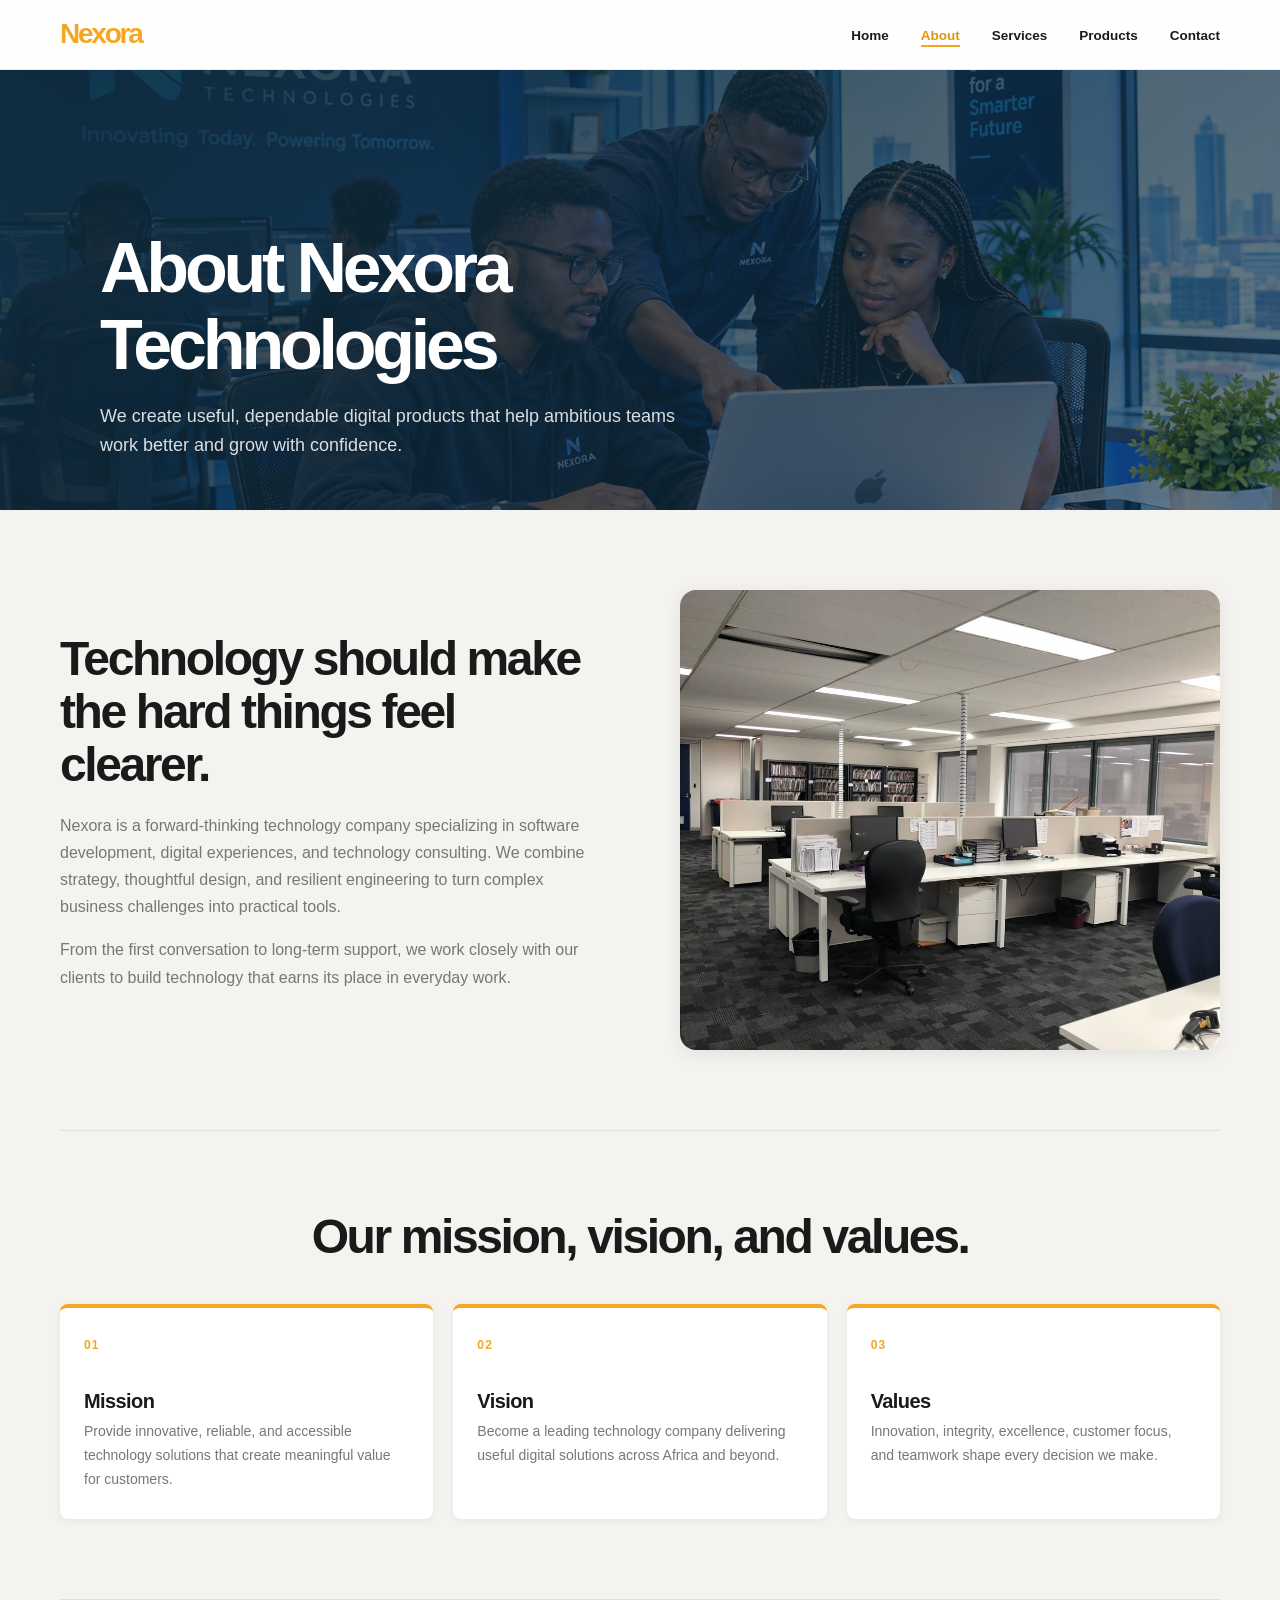
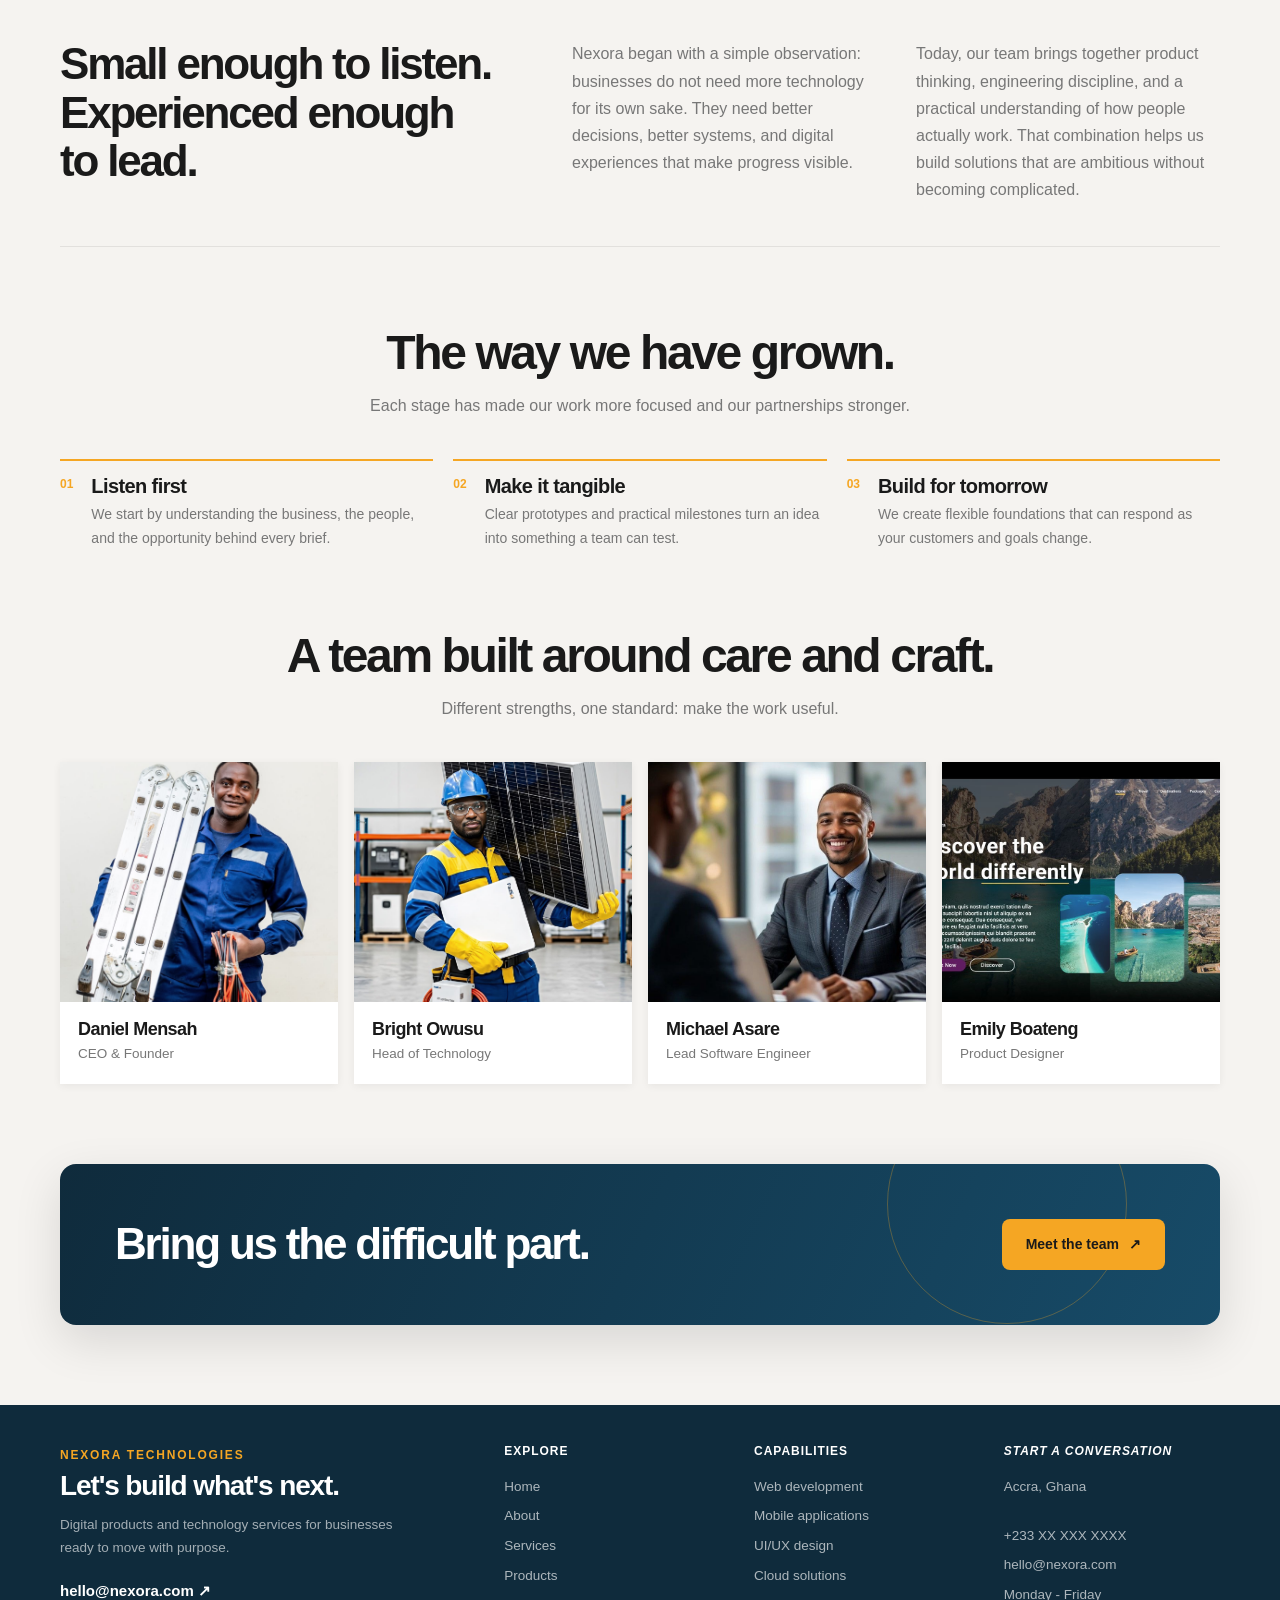
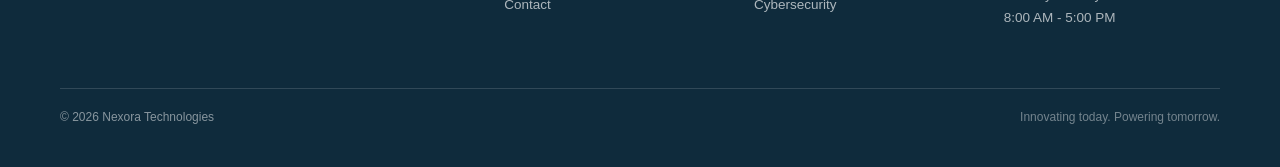
==== about.html @ 569a20a4 "last commit to deploy" ====
<!DOCTYPE html>
<html lang="en">
  <head>
    <meta charset="UTF-8" />
    <meta name="viewport" content="width=device-width, initial-scale=1.0" />
    <meta name="description" content="Learn about Nexora Technologies, our mission, values, and team." />
    <title>About | Nexora Technologies</title>

    <link rel="stylesheet" href="css/variables.css" />
    <link rel="stylesheet" href="css/base.css" />
    <link rel="stylesheet" href="css/layout.css" />
    <link rel="stylesheet" href="css/components.css" />
    <link rel="stylesheet" href="css/utilities.css" />
    <link rel="stylesheet" href="css/about.css" />
  </head>
  <body>

    <!-- Navigation -->
    <nav class="nav" aria-label="Main navigation">
      <a href="index.html" class="nav-brand" aria-label="Nexora home">Nexora</a>

      <ul class="nav-links" role="list">
        <li><a href="index.html">Home</a></li>
        <li><a href="about.html" aria-current="page">About</a></li>
        <li><a href="services.html">Services</a></li>
        <li><a href="products.html">Products</a></li>
        <li><a href="contact.html">Contact</a></li>
      </ul>

      <button
        type="button"
        class="nav-toggle"
        aria-label="Open menu"
        aria-expanded="false"
      >
        <svg viewBox="0 0 24 24" fill="none" stroke="currentColor" stroke-width="2">
          <line x1="3" y1="6" x2="21" y2="6" />
          <line x1="3" y1="12" x2="21" y2="12" />
          <line x1="3" y1="18" x2="21" y2="18" />
        </svg>
      </button>
    </nav>

    <!-- Mobile Menu -->
    <ul class="mobile-menu" id="mobile-menu" role="list">
      <li><a href="index.html">Home</a></li>
      <li><a href="about.html" aria-current="page">About</a></li>
      <li><a href="services.html">Services</a></li>
      <li><a href="products.html">Products</a></li>
      <li><a href="contact.html">Contact</a></li>
    </ul>

    <!-- Page Hero -->
    <header class="page-hero" id="top">
      <div>
        <h1>About Nexora Technologies</h1>
        <p>
          We create useful, dependable digital products that help ambitious teams
          work better and grow with confidence.
        </p>
      </div>
    </header>

    <!-- Main Content -->
    <main class="main">

      <!-- Intro Split -->
      <section class="section about-intro">
        <div class="split">
          <div class="split-copy">
            <h2>Technology should make the hard things feel clearer.</h2>
            <p>
              Nexora is a forward-thinking technology company specializing in
              software development, digital experiences, and technology
              consulting. We combine strategy, thoughtful design, and resilient
              engineering to turn complex business challenges into practical
              tools.
            </p>
            <p>
              From the first conversation to long-term support, we work closely
              with our clients to build technology that earns its place in
              everyday work.
            </p>
          </div>
          <img
            class="split-image"
            src="img/IMG_2263.JPG"
            alt="Team member working on a technology project"
          />
        </div>
      </section>

      <!-- Values -->
      <section class="section values" aria-labelledby="values-title">
        <div class="section-header section-header--center">
          <h2 id="values-title">Our mission, vision, and values.</h2>
        </div>
        <div class="grid-3">
          <article class="card-numbered">
            <span class="card-number">01</span>
            <h3>Mission</h3>
            <p>Provide innovative, reliable, and accessible technology solutions that create meaningful value for customers.</p>
          </article>
          <article class="card-numbered">
            <span class="card-number">02</span>
            <h3>Vision</h3>
            <p>Become a leading technology company delivering useful digital solutions across Africa and beyond.</p>
          </article>
          <article class="card-numbered">
            <span class="card-number">03</span>
            <h3>Values</h3>
            <p>Innovation, integrity, excellence, customer focus, and teamwork shape every decision we make.</p>
          </article>
        </div>
      </section>

      <!-- Story -->
      <section class="section story" aria-labelledby="story-title">
        <div class="story-heading">
          <h2 id="story-title">Small enough to listen. Experienced enough to lead.</h2>
        </div>
        <div class="story-copy">
          <p>
            Nexora began with a simple observation: businesses do not need more
            technology for its own sake. They need better decisions, better
            systems, and digital experiences that make progress visible.
          </p>
          <p>
            Today, our team brings together product thinking, engineering
            discipline, and a practical understanding of how people actually
            work. That combination helps us build solutions that are ambitious
            without becoming complicated.
          </p>
        </div>
      </section>

      <!-- Milestones -->
      <section class="section milestones" aria-labelledby="milestones-title">
        <div class="section-header section-header--center">
          <h2 id="milestones-title">The way we have grown.</h2>
          <p>Each stage has made our work more focused and our partnerships stronger.</p>
        </div>
        <ol class="milestone-list">
          <li class="milestone-item">
            <strong>01</strong>
            <div>
              <h3>Listen first</h3>
              <p>We start by understanding the business, the people, and the opportunity behind every brief.</p>
            </div>
          </li>
          <li class="milestone-item">
            <strong>02</strong>
            <div>
              <h3>Make it tangible</h3>
              <p>Clear prototypes and practical milestones turn an idea into something a team can test.</p>
            </div>
          </li>
          <li class="milestone-item">
            <strong>03</strong>
            <div>
              <h3>Build for tomorrow</h3>
              <p>We create flexible foundations that can respond as your customers and goals change.</p>
            </div>
          </li>
        </ol>
      </section>

      <!-- Team -->
      <section class="section team" aria-labelledby="team-title">
        <div class="section-header section-header--center">
          <h2 id="team-title">A team built around care and craft.</h2>
          <p>Different strengths, one standard: make the work useful.</p>
        </div>
        <div class="team-grid">
          <article class="team-member">
            <img src="img/IMG_2264.JPG" alt="Nexora team member" />
            <div class="team-member-body">
              <h3>Daniel Mensah</h3>
              <p>CEO &amp; Founder</p>
            </div>
          </article>
          <article class="team-member">
            <img src="img/IMG_2265.JPG" alt="Nexora team member" />
            <div class="team-member-body">
              <h3>Bright Owusu</h3>
              <p>Head of Technology</p>
            </div>
          </article>
          <article class="team-member">
            <img src="img/IMG_2266.JPG" alt="Nexora team member" />
            <div class="team-member-body">
              <h3>Michael Asare</h3>
              <p>Lead Software Engineer</p>
            </div>
          </article>
          <article class="team-member">
            <img src="img/IMG_2271.JPG" alt="Nexora team member" />
            <div class="team-member-body">
              <h3>Emily Boateng</h3>
              <p>Product Designer</p>
            </div>
          </article>
        </div>
      </section>

      <!-- CTA -->
      <section class="page-cta" aria-labelledby="about-cta-title">
        <h2 id="about-cta-title">Bring us the difficult part.</h2>
        <a class="btn btn-primary" href="contact.html">
          Meet the team <span aria-hidden="true">↗</span>
        </a>
      </section>

    </main>

    <!-- Footer -->
    <footer class="footer">
      <div class="footer-inner">
        <div class="footer-grid">
          <div class="footer-intro">
            <p class="footer-brand">Nexora Technologies</p>
            <h3>Let's build what's next.</h3>
            <p>Digital products and technology services for businesses ready to move with purpose.</p>
            <a href="mailto:hello@nexora.com" class="footer-link">hello@nexora.com <span aria-hidden="true">↗</span>
            </a>
        </div>
          <nav class="footer-column" aria-label="Footer navigation">
            <h4>Explore</h4>
            <a href="index.html">Home</a>
            <a href="about.html">About</a>
            <a href="services.html">Services</a>
            <a href="products.html">Products</a>
            <a href="contact.html">Contact</a>
        </nav>
          <div class="footer-column">
            <h4>Capabilities</h4>
            <a href="services.html">Web development</a>
            <a href="services.html">Mobile applications</a>
            <a href="services.html">UI/UX design</a>
            <a href="services.html">Cloud solutions</a>
            <a href="services.html">Cybersecurity</a>
        </div>
          <address class="footer-column footer-address">
            <h4>Start a conversation</h4>
            <p>Accra, Ghana</p>
            <a href="tel:+233000000000">+233 XX XXX XXXX</a>
            <a href="mailto:hello@nexora.com">hello@nexora.com</a>
            <p>Monday - Friday<br />8:00 AM - 5:00 PM</p>
        </address>
        </div>
        <div class="footer-bottom">
            <p class="footer-copy">&copy; <span class="copyright-year"></span> Nexora Technologies</p>
            <p class="footer-note">Innovating today. Powering tomorrow.</p>
        </div>
      </div>
    </footer>

    <script src="js/main.js"></script>
  </body>
</html>
---- css/variables.css ----
/* ============================================
   Design Tokens
   ============================================ */

:root {
  /* Brand */
  --brand: #f5a623;
  --brand-hover: #e09515;
  --brand-light: rgba(245, 166, 35, 0.1);

  /* Neutrals */
  --ink: #1a1a1a;
  --ink-soft: #4a4a4a;
  --ink-muted: #777;
  --surface: #ffffff;
  --surface-warm: #faf8f5;
  --bg: #f5f3f0;
  --bg-alt: #eeeae5;

  /* Accent */
  --navy: #0f2b3c;
  --navy-light: rgba(15, 43, 60, 0.05);

  /* Borders & Lines */
  --line: rgba(0, 0, 0, 0.08);
  --line-strong: rgba(0, 0, 0, 0.14);

  /* Shadows */
  --shadow-sm: 0 2px 8px rgba(0, 0, 0, 0.06);
  --shadow: 0 4px 20px rgba(0, 0, 0, 0.08);
  --shadow-md: 0 8px 30px rgba(0, 0, 0, 0.1);
  --shadow-lg: 0 16px 48px rgba(0, 0, 0, 0.12);

  /* Typography */
  --font: "Avenir Next", "Helvetica Neue", Arial, sans-serif;
  --font-mono: "SF Mono", "Fira Code", monospace;

  /* Spacing scale */
  --space-xs: 0.4rem;
  --space-sm: 0.8rem;
  --space-md: 1.6rem;
  --space-lg: 2.4rem;
  --space-xl: 4rem;
  --space-2xl: 6rem;
  --space-3xl: 8rem;

  /* Radius */
  --radius-sm: 0.4rem;
  --radius: 0.8rem;
  --radius-md: 1.2rem;
  --radius-lg: 1.6rem;
  --radius-pill: 99rem;

  /* Transitions */
  --ease: cubic-bezier(0.25, 0.1, 0.25, 1);
  --duration: 0.25s;
  --duration-slow: 0.4s;

  /* Layout */
  --max-width: 120rem;
  --nav-height: 7rem;
}
---- css/base.css ----
/* ============================================
   Base Reset & Typography
   ============================================ */

*,
*::before,
*::after {
  box-sizing: border-box;
  margin: 0;
  padding: 0;
}

html {
  font-size: 62.5%;
  scroll-behavior: smooth;
}

body {
  font-family: var(--font);
  font-size: 1.6rem;
  line-height: 1.6;
  color: var(--ink);
  background: var(--bg);
  overflow-x: hidden;
  -webkit-font-smoothing: antialiased;
  -moz-osx-font-smoothing: grayscale;
}

img {
  display: block;
  max-width: 100%;
  height: auto;
}

a {
  color: inherit;
  text-decoration: none;
  transition: color var(--duration) var(--ease);
}

ul,
ol {
  list-style: none;
}

button,
input,
textarea,
select {
  font: inherit;
  color: inherit;
}

button {
  cursor: pointer;
  border: none;
  background: none;
}

h1, h2, h3, h4, h5, h6 {
  font-family: var(--font);
  line-height: 1.1;
  letter-spacing: -0.03em;
  font-weight: 800;
}

p {
  line-height: 1.7;
}

::selection {
  background: var(--brand);
  color: var(--ink);
}

@media (prefers-reduced-motion: reduce) {
  *,
  *::before,
  *::after {
    animation-duration: 0.01ms !important;
    animation-iteration-count: 1 !important;
    transition-duration: 0.01ms !important;
    scroll-behavior: auto !important;
  }
}
---- css/layout.css ----
/* ============================================
   Layout: Navigation, Footer, Containers
   ============================================ */

/* --- Container --- */

.container {
  width: min(var(--max-width), 100%);
  margin: 0 auto;
  padding: 0 clamp(2rem, 5vw, 6rem);
}

/* --- Navigation --- */

.nav {
  position: sticky;
  top: 0;
  z-index: 100;
  display: flex;
  align-items: center;
  justify-content: space-between;
  padding: 0 clamp(2rem, 5vw, 6rem);
  height: var(--nav-height);
  background: rgba(255, 255, 255, 0.92);
  -webkit-backdrop-filter: blur(16px);
  backdrop-filter: blur(16px);
  border-bottom: 1px solid var(--line);
}

.nav-brand {
  font-size: 2.8rem;
  font-weight: 800;
  letter-spacing: -0.08em;
  color: var(--brand);
  transition: transform var(--duration) var(--ease);
}

.nav-brand:hover {
  transform: scale(1.03);
}

.nav-links {
  display: flex;
  align-items: center;
  gap: 3.2rem;
}

.nav-links a {
  position: relative;
  font-size: 1.35rem;
  font-weight: 700;
  color: var(--ink);
  transition: color var(--duration) var(--ease);
}

.nav-links a::after {
  content: "";
  position: absolute;
  left: 0;
  bottom: -0.4rem;
  width: 100%;
  height: 2px;
  background: var(--brand);
  transform: scaleX(0);
  transform-origin: center;
  transition: transform var(--duration) var(--ease);
}

.nav-links a:hover,
.nav-links a[aria-current="page"] {
  color: var(--brand-hover);
}

.nav-links a:hover::after,
.nav-links a[aria-current="page"]::after {
  transform: scaleX(1);
}

.nav-toggle {
  display: none;
  align-items: center;
  justify-content: center;
  width: 4.4rem;
  height: 4.4rem;
  border-radius: 50%;
  background: var(--brand-light);
  transition: background var(--duration) var(--ease);
}

.nav-toggle:hover {
  background: rgba(245, 166, 35, 0.18);
}

.nav-toggle svg {
  width: 2.4rem;
  height: 2.4rem;
  stroke: var(--ink);
}

/* Mobile menu */

.mobile-menu {
  position: fixed;
  top: calc(var(--nav-height) + 1rem);
  right: 1.5rem;
  z-index: 90;
  display: flex;
  flex-direction: column;
  gap: 0.4rem;
  width: min(28rem, calc(100vw - 3rem));
  padding: 1.2rem;
  background: var(--surface);
  border-radius: var(--radius-md);
  box-shadow: var(--shadow-lg);
  border: 1px solid var(--line);
  opacity: 0;
  pointer-events: none;
  transform: translateY(-8px) scale(0.97);
  transition: opacity var(--duration) var(--ease),
              transform var(--duration) var(--ease);
}

.mobile-menu.is-open {
  opacity: 1;
  pointer-events: auto;
  transform: translateY(0) scale(1);
}

.mobile-menu a {
  display: block;
  padding: 1rem 1.4rem;
  font-size: 1.5rem;
  font-weight: 700;
  border-radius: var(--radius-sm);
  transition: background var(--duration) var(--ease),
              color var(--duration) var(--ease);
}

.mobile-menu a:hover {
  background: var(--brand-light);
  color: var(--brand-hover);
}

/* --- Page Hero --- */

.page-hero {
  display: flex;
  align-items: flex-end;
  min-height: 44rem;
  padding: 8rem clamp(2rem, 8vw, 10rem) 5rem;
  background: linear-gradient(135deg, rgba(15, 43, 60, 0.92), rgba(15, 43, 60, 0.6)),
              url("../img/5F426E96-EE43-407A-B413-315DC5DEE3C2.PNG") center / cover no-repeat;
  color: #fff;
}

.page-hero h1 {
  max-width: 80rem;
  margin-bottom: 1.8rem;
  font-size: clamp(3.6rem, 6.5vw, 7rem);
  letter-spacing: -0.06em;
}

.page-hero p {
  max-width: 60rem;
  color: rgba(255, 255, 255, 0.85);
  font-size: 1.8rem;
  line-height: 1.6;
}

/* --- Main Content --- */

.main {
  padding: var(--space-3xl) clamp(2rem, 5vw, 6rem);
}

.main > .section,
.main > .page-cta {
  width: min(var(--max-width), 100%);
  margin-left: auto;
  margin-right: auto;
}

.main > .section + .section {
  margin-top: var(--space-3xl);
}

/* --- Section --- */

.section {
  width: min(var(--max-width), 100%);
  margin: 0 auto;
}

.section + .section {
  margin-top: var(--space-3xl);
}

.section-header {
  max-width: 72rem;
  margin-bottom: var(--space-xl);
}

.section-header h2 {
  margin-bottom: 1.2rem;
  font-size: clamp(2.8rem, 4.5vw, 4.8rem);
  letter-spacing: -0.05em;
  margin-top: 2rem;
}

.section-header p {
  color: var(--ink-muted);
  font-size: 1.6rem;
}

.section-header--center {
  text-align: center;
  margin-left: auto;
  margin-right: auto;
}

/* --- Footer --- */

.footer {
  padding: var(--space-xl) clamp(2rem, 5vw, 6rem);
  background: var(--navy);
  color: #fff;
}

.footer-inner {
  width: min(var(--max-width), 100%);
  margin: 0 auto;
}

.footer-grid {
  display: grid;
  grid-template-columns: minmax(24rem, 1.7fr) repeat(2, minmax(13rem, 0.8fr)) minmax(18rem, 1fr);
  gap: clamp(3rem, 6vw, 8rem);
  padding-bottom: var(--space-xl);
  border-bottom: 1px solid rgba(255, 255, 255, 0.14);
}

.footer-intro {
  max-width: 34rem;
}

.footer-intro h3 {
  margin-bottom: 1.2rem;
  font-size: clamp(2.2rem, 3vw, 3.2rem);
}

.footer-intro > p:not(.footer-brand),
.footer-address p {
  margin-bottom: 1.8rem;
  color: rgba(255, 255, 255, 0.62);
  font-size: 1.35rem;
}

.footer-column {
  display: flex;
  align-items: flex-start;
  flex-direction: column;
  gap: 0.8rem;
}

.footer-column h4 {
  margin-bottom: 1rem;
  color: #fff;
  font-size: 1.2rem;
  letter-spacing: 0.08em;
  text-transform: uppercase;
}

.footer-column a,
.footer-column p {
  color: rgba(255, 255, 255, 0.66);
  font-size: 1.35rem;
  font-style: normal;
}

.footer-column a:hover,
.footer-column a:focus-visible,
.footer-intro .footer-link:hover,
.footer-intro .footer-link:focus-visible {
  color: var(--brand);
}

.footer-bottom {
  display: flex;
  align-items: center;
  justify-content: space-between;
  gap: 2rem;
  padding-top: 1.8rem;
}

.footer-brand {
  color: var(--brand);
  font-size: 1.2rem;
  font-weight: 800;
  letter-spacing: 0.15em;
  text-transform: uppercase;
  margin-bottom: 0.6rem;
}

.footer h3 {
  font-size: clamp(2rem, 3vw, 2.8rem);
  letter-spacing: -0.04em;
}

.footer-copy {
  margin: 0;
  color: rgba(255, 255, 255, 0.5);
  font-size: 1.2rem;
}

.footer-note {
  color: rgba(255, 255, 255, 0.42);
  font-size: 1.2rem;
}

.footer-link {
  font-weight: 700;
  font-size: 1.5rem;
  transition: color var(--duration) var(--ease);
}

.footer-link:hover {
  color: var(--brand);
}

/* --- Responsive --- */

@media (max-width: 64rem) {
  html {
    font-size: 56.25%;
  }

  .nav-links {
    display: none;
  }

  .nav-toggle {
    display: flex;
  }
}

@media (max-width: 48rem) {
  .page-hero {
    min-height: 36rem;
    padding: 6rem 2rem 4rem;
  }

  .footer-inner {
    width: 100%;
  }

  .footer-grid {
    grid-template-columns: repeat(2, minmax(0, 1fr));
  }

  .footer-intro {
    grid-column: 1 / -1;
  }

  .footer-bottom {
    align-items: flex-start;
    flex-direction: column;
  }
}

@media (max-width: 30rem) {
  .footer-grid {
    grid-template-columns: 1fr;
  }
}
---- css/components.css ----
/* ============================================
   Components: Buttons, Cards, Forms, etc.
   ============================================ */

/* --- Buttons --- */

.btn {
  display: inline-flex;
  align-items: center;
  justify-content: center;
  gap: 1rem;
  padding: 1.4rem 2.4rem;
  font-size: 1.4rem;
  font-weight: 800;
  border-radius: var(--radius);
  border: none;
  cursor: pointer;
  transition: transform var(--duration) var(--ease),
              box-shadow var(--duration) var(--ease),
              background var(--duration) var(--ease);
}

.btn:active {
  transform: translateY(0) scale(0.98);
}

.btn-primary {
  background: var(--brand);
  color: var(--ink);
}

.btn-primary:hover {
  background: var(--brand-hover);
  transform: translateY(-2px);
  box-shadow: 0 8px 24px rgba(245, 166, 35, 0.25);
}

.btn-secondary {
  background: rgba(255, 255, 255, 0.1);
  color: #fff;
  border: 1px solid rgba(255, 255, 255, 0.25);
}

.btn-secondary:hover {
  background: rgba(255, 255, 255, 0.18);
  transform: translateY(-2px);
  box-shadow: 0 8px 24px rgba(255, 255, 255, 0.08);
}

.btn-group {
  display: flex;
  align-items: center;
  flex-wrap: wrap;
  gap: 1.6rem;
}

.text-link {
  display: inline-flex;
  align-items: center;
  gap: 0.6rem;
  font-weight: 800;
  color: var(--brand-hover);
  transition: color var(--duration) var(--ease);
}

.text-link::after {
  content: "→";
  transition: transform var(--duration) var(--ease);
}

.text-link:hover::after {
  transform: translateX(4px);
}

.text-button {
  display: inline-flex;
  align-items: center;
  gap: 0.6rem;
  padding: 0;
  font-weight: 800;
  color: var(--brand-hover);
  background: transparent;
  transition: color var(--duration) var(--ease);
}

.text-button:hover {
  color: var(--brand);
}

/* --- Cards --- */

.card {
  background: var(--surface);
  border-radius: var(--radius-md);
  overflow: hidden;
  box-shadow: var(--shadow-sm);
  transition: transform var(--duration-slow) var(--ease),
              box-shadow var(--duration-slow) var(--ease);
}

.card:hover {
  transform: translateY(-4px);
  box-shadow: var(--shadow-md);
}

.card-image {
  width: 100%;
  height: 22rem;
  object-fit: cover;
}

.card-body {
  display: flex;
  flex: 1;
  flex-direction: column;
  padding: 2.4rem;
}

.card-number {
  display: block;
  margin-bottom: 1rem;
  color: var(--brand);
  font-size: 1.2rem;
  font-weight: 800;
  letter-spacing: 0.1em;
}

.card h3 {
  margin-bottom: 0.8rem;
  font-size: 2.2rem;
  letter-spacing: -0.03em;
}

.card p {
  color: var(--ink-muted);
  font-size: 1.45rem;
}

.card-body .text-link,
.card-body .text-button {
  margin-top: auto;
  padding-top: 2rem;
}

/* Numbered card (homepage) */

.card-numbered {
  position: relative;
  background: var(--surface);
  border-top: 0.4rem solid var(--brand);
  border-radius: var(--radius);
  padding: 2.8rem 2.4rem;
  box-shadow: var(--shadow-sm);
  transition: transform var(--duration-slow) var(--ease),
              box-shadow var(--duration-slow) var(--ease),
              border-color var(--duration) var(--ease);
}

.card-numbered:hover {
  transform: translateY(-6px);
  box-shadow: var(--shadow-md);
  border-top-color: var(--brand-hover);
}

.card-numbered .card-number {
  margin-bottom: 3.5rem;
}

.card-numbered h3 {
  margin-bottom: 0.8rem;
  font-size: 2rem;
}

.card-numbered p {
  color: var(--ink-muted);
  font-size: 1.4rem;
  line-height: 1.7;
}

/* --- Kicker --- */

.kicker {
  display: block;
  margin-bottom: 0.8rem;
  color: var(--brand-hover);
  font-size: 1.1rem;
  font-weight: 800;
  letter-spacing: 0.12em;
  text-transform: uppercase;
}

/* --- Grid layouts --- */

.grid-2 {
  display: grid;
  grid-template-columns: repeat(2, 1fr);
  gap: 2rem;
}

.grid-3 {
  display: grid;
  grid-template-columns: repeat(3, 1fr);
  gap: 2rem;
}

.grid-4 {
  display: grid;
  grid-template-columns: repeat(4, 1fr);
  gap: 2rem;
}

/* --- Split layout --- */

.split {
  display: grid;
  grid-template-columns: 1fr 1fr;
  align-items: center;
  gap: clamp(3rem, 8vw, 8rem);
}

.split-image {
  width: 100%;
  height: 46rem;
  object-fit: cover;
  border-radius: var(--radius-lg);
  box-shadow: var(--shadow);
}

/* --- Filter pills --- */

.filter-row {
  display: flex;
  flex-wrap: wrap;
  gap: 0.8rem;
  margin-top: 2.4rem;
}

.filter-btn {
  padding: 0.8rem 1.6rem;
  border: 1px solid var(--line-strong);
  border-radius: var(--radius-pill);
  background: transparent;
  color: var(--ink);
  font-size: 1.3rem;
  font-weight: 700;
  transition: background var(--duration) var(--ease),
              border-color var(--duration) var(--ease),
              color var(--duration) var(--ease);
}

.filter-btn:hover,
.filter-btn.is-active {
  background: var(--brand);
  border-color: var(--brand);
  color: var(--ink);
}

/* --- Modal --- */

.modal {
  position: fixed;
  inset: 0;
  margin: auto;
  max-height: min(58rem, calc(100vh - 4rem));
  overflow: auto;
  width: min(52rem, calc(100% - 3rem));
  padding: 4rem;
  border: none;
  border-radius: var(--radius-md);
  box-shadow: var(--shadow-lg);
  color: var(--ink);
  animation: modal-enter 0.3s var(--ease) both;
}

.modal::backdrop {
  background: rgba(15, 43, 60, 0.6);
}

.modal-close {
  position: absolute;
  top: 1.2rem;
  right: 1.6rem;
  width: 3.6rem;
  height: 3.6rem;
  display: flex;
  align-items: center;
  justify-content: center;
  border-radius: 50%;
  font-size: 2.4rem;
  transition: background var(--duration) var(--ease);
}

.modal-close:hover {
  background: var(--bg-alt);
}

@keyframes modal-enter {
  from {
    opacity: 0;
    transform: translateY(1.6rem) scale(0.97);
  }
  to {
    opacity: 1;
    transform: translateY(0) scale(1);
  }
}

/* --- Table (product suite) --- */

.data-table {
  overflow: hidden;
  background: var(--surface);
  border: 1px solid var(--line);
  border-radius: var(--radius);
  box-shadow: var(--shadow-sm);
}

.table-row {
  display: grid;
  grid-template-columns: 2fr repeat(4, 1fr);
  border-bottom: 1px solid var(--line);
}

.table-row:last-child {
  border-bottom: none;
}

.table-row > * {
  padding: 1.4rem 1.6rem;
  border-right: 1px solid var(--line);
  font-size: 1.4rem;
}

.table-row > *:last-child {
  border-right: none;
}

.table-head {
  background: var(--navy);
  color: #fff;
  font-weight: 800;
}

.table-row span:not(:first-child),
.table-row strong:not(:first-child) {
  text-align: center;
}

.table-row span:not(:first-child) {
  color: #28734d;
  font-weight: 800;
}

/* --- FAQ --- */

.faq-item {
  position: relative;
  padding: 0;
  background: linear-gradient(135deg, #ffffff 0%, #faf8f5 100%);
  border: 1px solid var(--line);
  border-radius: var(--radius-md);
  box-shadow: 0 1.2rem 3rem rgba(15, 43, 60, 0.06);
  overflow: hidden;
  transition: transform var(--duration-slow) var(--ease),
              border-color var(--duration-slow) var(--ease),
              box-shadow var(--duration-slow) var(--ease);
}

.faq-item:hover {
  transform: translateY(-4px);
  border-color: rgba(245, 166, 35, 0.55);
  box-shadow: 0 1.8rem 4rem rgba(15, 43, 60, 0.12);
}

.faq-item summary {
  position: relative;
  display: flex;
  align-items: center;
  min-height: 8.4rem;
  padding: 2rem 6.5rem 2rem 5.8rem;
  cursor: pointer;
  color: var(--ink);
  font-size: 1.55rem;
  font-weight: 800;
  list-style: none;
  transition: color var(--duration) var(--ease), background var(--duration) var(--ease);
}

.faq-item summary::-webkit-details-marker {
  display: none;
}

.faq-item summary::before {
  position: absolute;
  left: 2rem;
  color: var(--brand);
  content: "0" counter(faq-item);
  font-family: var(--font-mono);
  font-size: 1.1rem;
  font-weight: 800;
  letter-spacing: 0.08em;
}

.faq-grid {
  counter-reset: faq-item;
}

.faq-item {
  counter-increment: faq-item;
}

.faq-item summary::after {
  position: absolute;
  right: 2rem;
  display: grid;
  width: 2.8rem;
  height: 2.8rem;
  place-items: center;
  border: 1px solid var(--line-strong);
  border-radius: 50%;
  color: var(--brand-hover);
  content: "+";
  font-size: 2rem;
  font-weight: 400;
  line-height: 1;
  transition: transform var(--duration) var(--ease), background var(--duration) var(--ease), color var(--duration) var(--ease);
}

.faq-item[open] {
  border-color: rgba(245, 166, 35, 0.65);
  box-shadow: 0 2rem 4.5rem rgba(15, 43, 60, 0.14);
}

.faq-item[open] summary {
  background: var(--navy);
  color: #fff;
}

.faq-item[open] summary::after {
  background: var(--brand);
  border-color: var(--brand);
  color: var(--ink);
  content: "−";
  transform: rotate(180deg);
}

.faq-item p {
  margin: 0;
  padding: 2rem 5.8rem 2.4rem;
  color: var(--ink-muted);
  font-size: 1.45rem;
  line-height: 1.75;
}

/* --- Process steps --- */

.process-bar {
  padding: 5rem clamp(2rem, 5vw, 6rem);
  background: var(--navy);
  color: #fff;
  border-radius: var(--radius-md);
}

.process-bar h2 {
  max-width: 60rem;
  margin-bottom: 4rem;
  font-size: clamp(2.8rem, 4.5vw, 4.8rem);
  letter-spacing: -0.05em;
}

.process-steps {
  display: grid;
  grid-template-columns: repeat(7, 1fr);
  gap: 1rem;
}

.process-step {
  display: flex;
  flex-direction: column;
  gap: 1rem;
  padding-top: 1.2rem;
  border-top: 2px solid var(--brand);
}

.process-step strong {
  color: var(--brand);
  font-size: 1.2rem;
}

.process-step span {
  font-size: 1.3rem;
  font-weight: 600;
}

/* --- CTA banner --- */

.cta-banner {
  display: flex;
  align-items: center;
  justify-content: space-between;
  gap: 3rem;
  padding: clamp(3rem, 5vw, 5rem);
  background: var(--navy);
  color: #fff;
  border-radius: var(--radius-md);
}

.cta-banner h2 {
  max-width: 70rem;
  font-size: clamp(2.6rem, 4vw, 4.4rem);
  letter-spacing: -0.05em;
}

/* --- Page CTA (inline) --- */

.page-cta {
  position: relative;
  overflow: hidden;
  display: flex;
  align-items: center;
  justify-content: space-between;
  gap: 3rem;
  padding: clamp(3rem, 5vw, 5.5rem);
  margin-top: var(--space-3xl);
  border-radius: var(--radius-lg);
  background: linear-gradient(115deg, var(--navy), #174b68);
  box-shadow: var(--shadow-lg);
  color: #fff;
}

.page-cta::after {
  position: absolute;
  top: -8rem;
  right: 8%;
  width: 24rem;
  height: 24rem;
  border: 1px solid rgba(245, 166, 35, 0.3);
  border-radius: 50%;
  content: "";
  pointer-events: none;
}

.page-cta h2 {
  position: relative;
  z-index: 1;
  font-size: clamp(2.6rem, 4vw, 4.4rem);
  letter-spacing: -0.05em;
}

.page-cta .btn {
  position: relative;
  z-index: 1;
  flex: 0 0 auto;
}

/* --- Form --- */

.form {
  display: grid;
  gap: 1.5rem;
  padding: 3rem;
  background: var(--surface);
  border-radius: var(--radius-md);
  box-shadow: var(--shadow);
}

.form-header {
  margin-bottom: 0.8rem;
}

.form-header h2 {
  margin-bottom: 0.5rem;
  font-size: 2.6rem;
  letter-spacing: -0.03em;
}

.form-header p {
  color: var(--ink-muted);
  font-size: 1.35rem;
}

.form-group {
  display: grid;
  gap: 0.6rem;
}

.form-label {
  font-size: 1.3rem;
  font-weight: 800;
}

.form-label .optional {
  color: var(--ink-muted);
  font-weight: 400;
}

.form-input,
.form-textarea {
  width: 100%;
  padding: 1.2rem 1.4rem;
  border: 1px solid var(--line-strong);
  border-radius: var(--radius-sm);
  background: var(--surface-warm);
  font-size: 1.5rem;
  transition: border-color var(--duration) var(--ease),
              box-shadow var(--duration) var(--ease);
}

.form-input:focus,
.form-textarea:focus {
  outline: none;
  border-color: var(--brand);
  box-shadow: 0 0 0 3px var(--brand-light);
}

.form-input[aria-invalid="true"],
.form-textarea[aria-invalid="true"] {
  border-color: #c6483d;
  box-shadow: 0 0 0 3px rgba(198, 72, 61, 0.1);
}

.form-textarea {
  resize: vertical;
  min-height: 12rem;
}

.form-error {
  min-height: 1.8rem;
  color: #b53b32;
  font-size: 1.2rem;
  font-weight: 500;
}

.form-status {
  min-height: 2rem;
  font-size: 1.3rem;
}

.form-status.is-success {
  color: #28734d;
}

.form-status.is-error {
  color: #b53b32;
}

/* --- Contact grid --- */

.contact-grid {
  display: grid;
  grid-template-columns: 1fr 1.2fr;
  align-items: start;
  gap: clamp(3rem, 8vw, 8rem);
}

.contact-info h2 {
  max-width: 55rem;
  margin-bottom: 1.6rem;
  font-size: clamp(2.8rem, 4.5vw, 4.8rem);
  letter-spacing: -0.05em;
}

.contact-info > p {
  color: var(--ink-muted);
  font-size: 1.6rem;
}

.contact-details {
  display: grid;
  grid-template-columns: repeat(2, 1fr);
  gap: 2rem;
  margin-top: 3.5rem;
}

.contact-details dt {
  margin-bottom: 0.4rem;
  color: var(--brand-hover);
  font-size: 1.1rem;
  font-weight: 800;
  letter-spacing: 0.12em;
  text-transform: uppercase;
}

.contact-details dd {
  font-size: 1.5rem;
}

.contact-details dd a:hover {
  color: var(--brand);
}

/* --- Expectations --- */

.expectations {
  margin-bottom: var(--space-3xl);
}

.expectation-cards {
  display: grid;
  grid-template-columns: repeat(3, 1fr);
  gap: 2rem;
}

.expectation-card {
  padding: 2.8rem;
  background: var(--surface);
  border-top: 0.3rem solid var(--brand);
  box-shadow: var(--shadow-sm);
  transition: transform var(--duration-slow) var(--ease),
              box-shadow var(--duration-slow) var(--ease);
}

.expectation-card:hover {
  transform: translateY(-4px);
  box-shadow: var(--shadow);
}

.expectation-card strong {
  color: var(--brand);
  font-size: 1.2rem;
}

.expectation-card h3 {
  margin: 1.6rem 0 0.8rem;
  font-size: 2rem;
}

.expectation-card p {
  color: var(--ink-muted);
  font-size: 1.4rem;
}

/* --- Location panel --- */

.location-panel {
  display: grid;
  grid-template-columns: 0.75fr 1.25fr;
  align-items: center;
  gap: 4rem;
  padding-top: var(--space-xl);
  border-top: 1px solid var(--line);
}

.location-panel h2 {
  margin-bottom: 0.8rem;
  font-size: 3.6rem;
  letter-spacing: -0.04em;
}

.location-panel p {
  color: var(--ink-muted);
  font-size: 1.6rem;
}

.location-panel img {
  width: 100%;
  height: 30rem;
  object-fit: cover;
  border-radius: var(--radius);
  box-shadow: var(--shadow);
}

/* --- Responsive --- */

@media (max-width: 64rem) {
  .grid-3,
  .grid-4 {
    grid-template-columns: repeat(2, 1fr);
  }

  .process-steps {
    grid-template-columns: repeat(4, 1fr);
  }

  .split,
  .contact-grid,
  .location-panel {
    grid-template-columns: 1fr;
  }
}

@media (max-width: 48rem) {
  .grid-2,
  .grid-3,
  .grid-4 {
    grid-template-columns: 1fr;
  }

  .btn-group {
    flex-direction: column;
  }

  .btn {
    width: 100%;
    max-width: 28rem;
  }

  .cta-banner,
  .page-cta {
    flex-direction: column;
    align-items: flex-start;
  }

  .page-cta .btn {
    width: auto;
  }

  .process-steps {
    grid-template-columns: repeat(2, 1fr);
  }

  .expectation-cards {
    grid-template-columns: 1fr;
  }

  .contact-details {
    grid-template-columns: 1fr;
  }
}
---- css/utilities.css ----
/* ============================================
   Utilities
   ============================================ */

.sr-only {
  position: absolute;
  width: 1px;
  height: 1px;
  padding: 0;
  margin: -1px;
  overflow: hidden;
  clip: rect(0, 0, 0, 0);
  white-space: nowrap;
  border: 0;
}

.text-center {
  text-align: center;
}

.is-hidden {
  display: none;
}

/* Scroll reveal */

.reveal {
  opacity: 0;
  transform: translateY(2.4rem);
  transition: opacity 0.7s var(--ease), transform 0.7s var(--ease);
}

.reveal.is-visible {
  opacity: 1;
  transform: translateY(0);
}
---- css/about.css ----
/* ============================================
   About Page
   ============================================ */

/* --- Split section --- */

.about-intro .split {
  margin-bottom: var(--space-3xl);
}

.about-intro .split h2 {
  max-width: 62rem;
  margin-bottom: 2rem;
  font-size: clamp(2.8rem, 4.5vw, 4.8rem);
  letter-spacing: -0.05em;
}

.about-intro .split p {
  max-width: 62rem;
  margin-bottom: 1.6rem;
  color: var(--ink-muted);
  font-size: 1.6rem;
}

/* --- Values --- */

.values {
  padding-top: var(--space-2xl);
  border-top: 1px solid var(--line);
}

/* --- Story --- */

.story {
  display: grid;
  grid-template-columns: 0.8fr 1.2fr;
  gap: clamp(3rem, 8vw, 8rem);
  margin: var(--space-3xl) 0;
  padding: var(--space-xl) 0;
  border-top: 1px solid var(--line);
  border-bottom: 1px solid var(--line);
}

.story h2 {
  font-size: clamp(2.8rem, 4vw, 4.4rem);
  letter-spacing: -0.05em;
}

.story-copy {
  columns: 2;
  column-gap: 4rem;
  color: var(--ink-muted);
  font-size: 1.6rem;
}

.story-copy p {
  margin-bottom: 1.6rem;
}

/* --- Milestones --- */

.milestones {
  margin-bottom: var(--space-3xl);
}

.milestone-list {
  display: grid;
  grid-template-columns: repeat(3, 1fr);
  gap: 2rem;
}

.milestone-item {
  display: grid;
  grid-template-columns: auto 1fr;
  gap: 1.8rem;
  padding-top: 1.4rem;
  border-top: 2px solid var(--brand);
}

.milestone-item strong {
  color: var(--brand);
  font-size: 1.2rem;
}

.milestone-item h3 {
  margin-bottom: 0.6rem;
  font-size: 2rem;
}

.milestone-item p {
  color: var(--ink-muted);
  font-size: 1.4rem;
}

/* --- Team --- */

.team {
  margin-bottom: var(--space-3xl);
}

.team .section-header p {
  color: var(--ink-muted);
}

.team-grid {
  display: grid;
  grid-template-columns: repeat(4, 1fr);
  gap: 1.6rem;
}

.team-member {
  overflow: hidden;
  background: var(--surface);
  box-shadow: var(--shadow-sm);
  transition: transform var(--duration-slow) var(--ease),
              box-shadow var(--duration-slow) var(--ease);
}

.team-member:hover {
  transform: translateY(-6px);
  box-shadow: var(--shadow-md);
}

.team-member img {
  width: 100%;
  height: 24rem;
  object-fit: cover;
  filter: grayscale(0.1);
  transition: transform 0.5s var(--ease);
}

.team-member:hover img {
  transform: scale(1.04);
}

.team-member-body {
  padding: 1.8rem;
}

.team-member-body h3 {
  margin-bottom: 0.3rem;
  font-size: 1.8rem;
}

.team-member-body p {
  color: var(--ink-muted);
  font-size: 1.35rem;
}

/* --- Responsive --- */

@media (max-width: 64rem) {
  .about-intro .split {
    grid-template-columns: 1fr;
  }

  .about-intro .split-image {
    height: 36rem;
  }

  .story {
    grid-template-columns: 1fr;
  }

  .milestone-list,
  .team-grid {
    grid-template-columns: repeat(2, 1fr);
  }

  .values .grid-3 {
    grid-template-columns: 1fr;
  }
}

@media (max-width: 48rem) {
  .story-copy {
    columns: 1;
  }

  .milestone-list,
  .team-grid {
    grid-template-columns: 1fr;
  }
}
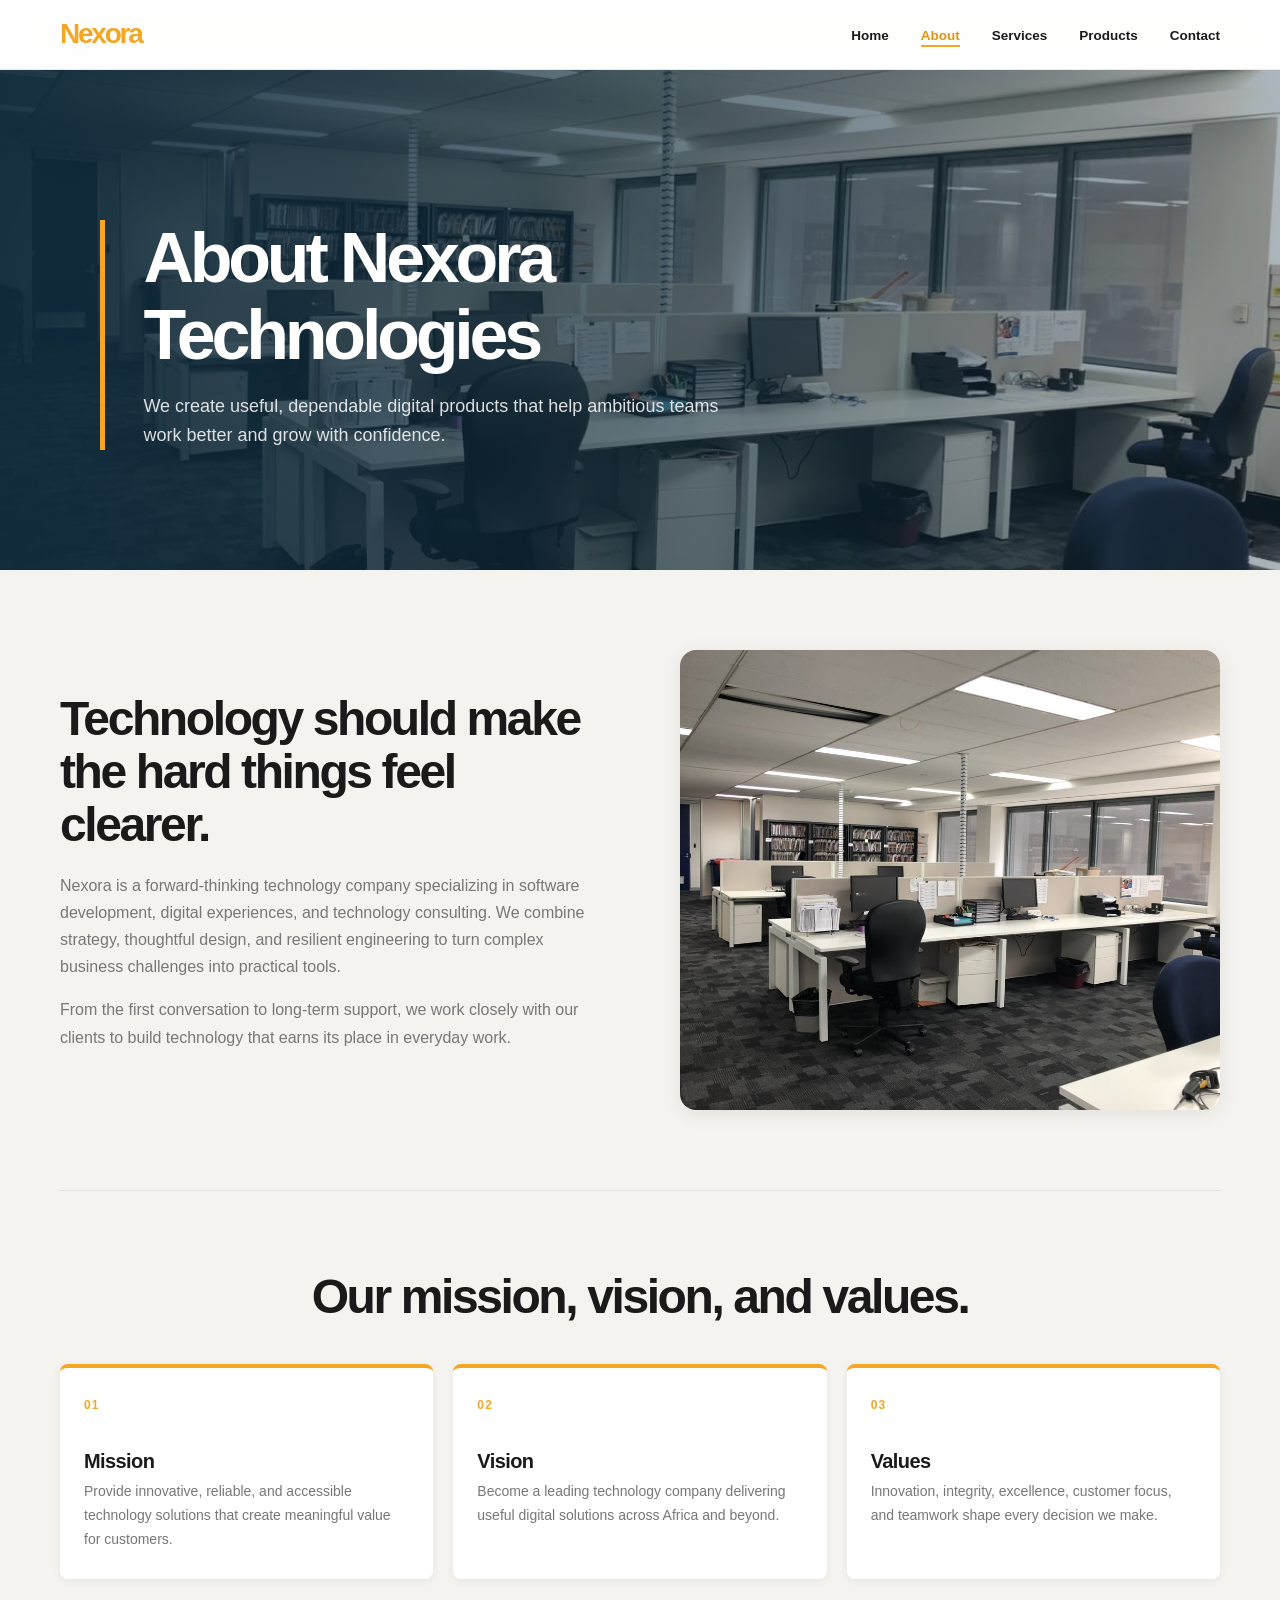
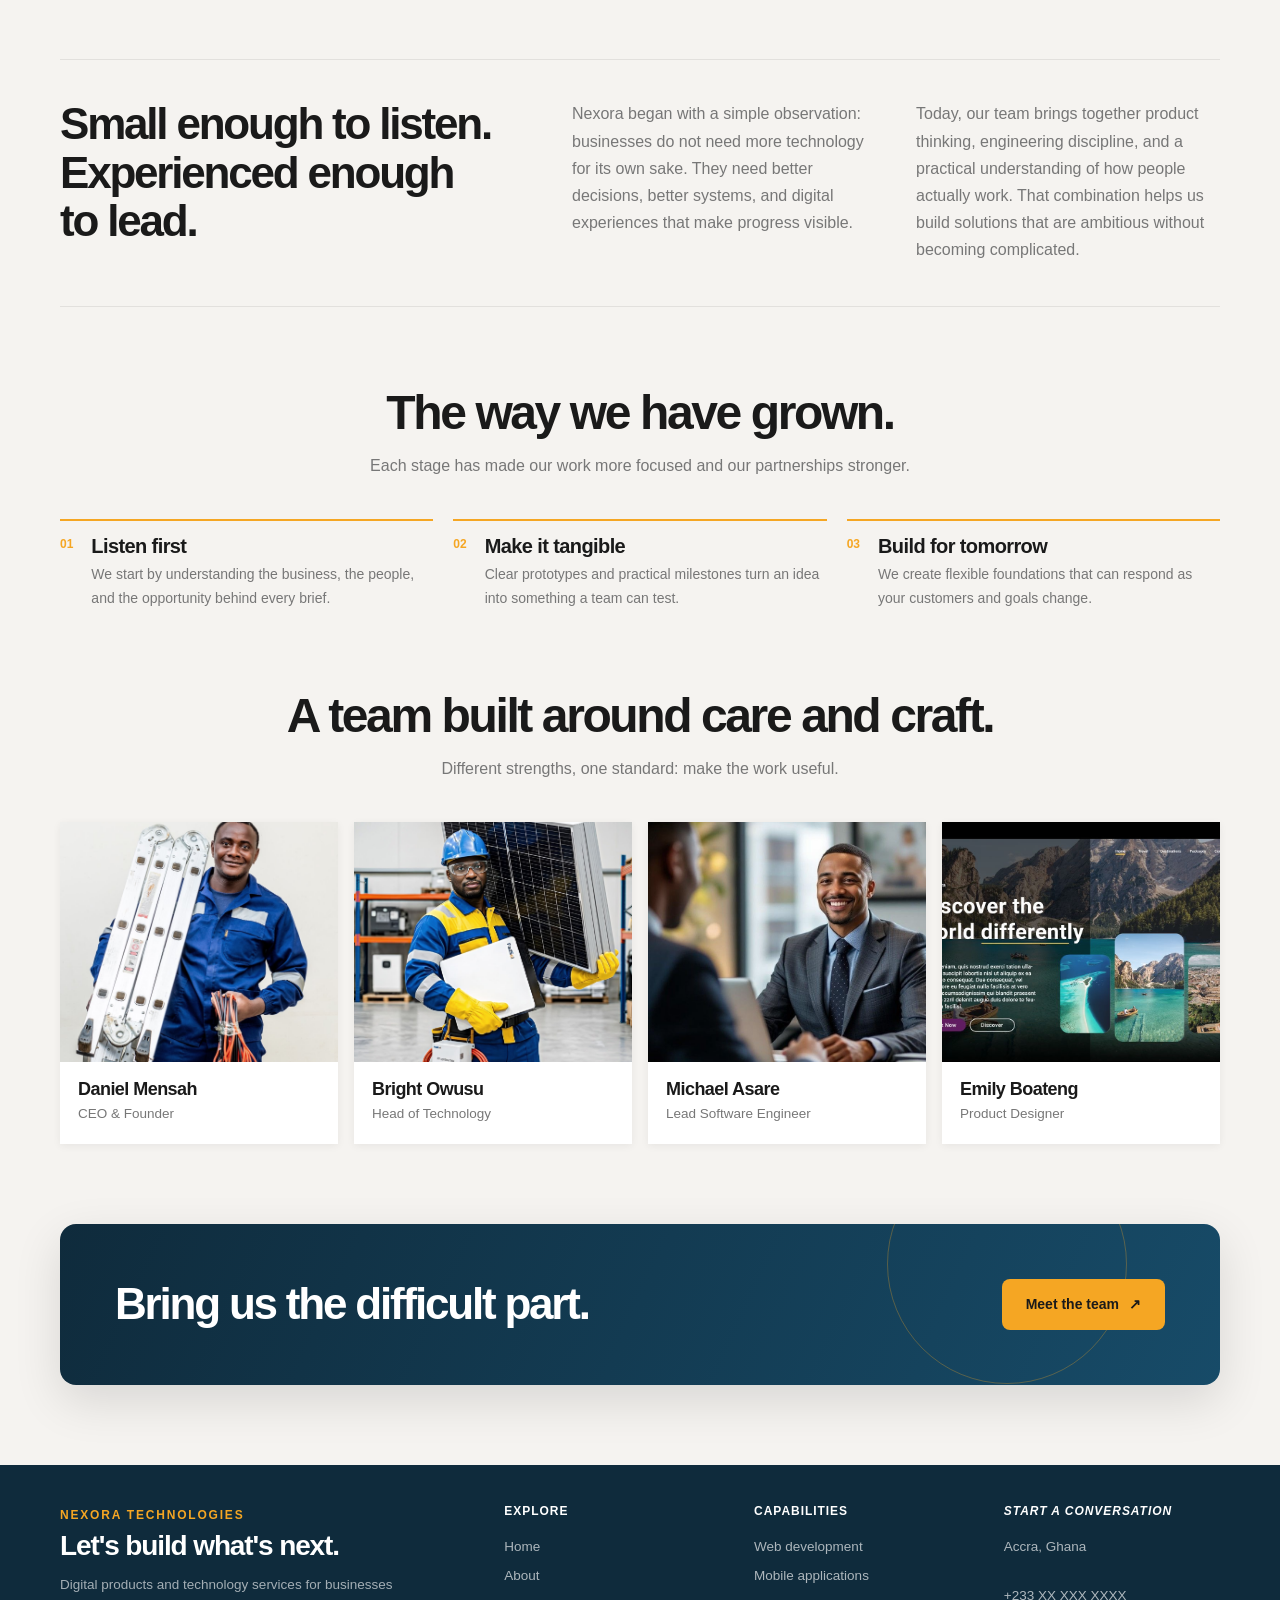
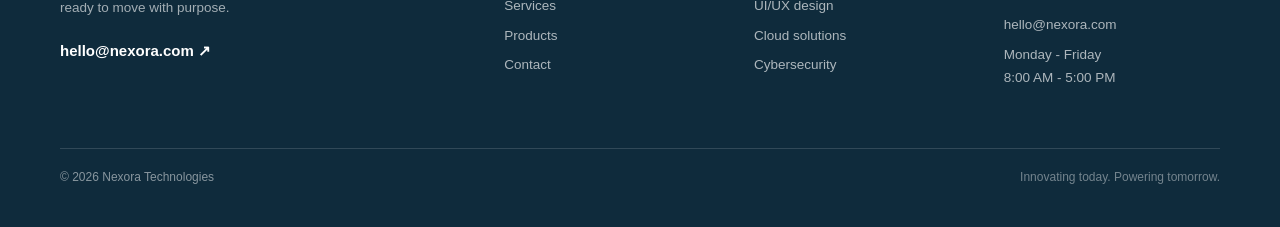
==== commit 9da58e90: "fix product filters and add page heroes, contact map" ====
--- a/about.html
+++ b/about.html
@@ -51,7 +51,7 @@
     </ul>
 
     <!-- Page Hero -->
-    <header class="page-hero" id="top">
+    <header class="page-hero page-hero--about" id="top">
       <div>
         <h1>About Nexora Technologies</h1>
         <p>
--- a/css/layout.css
+++ b/css/layout.css
@@ -167,6 +167,66 @@
   line-height: 1.6;
 }
 
+/* Page-specific hero directions */
+
+.page-hero--about {
+  min-height: 50rem;
+  align-items: center;
+  background:
+    linear-gradient(90deg, rgba(15, 43, 60, 0.94), rgba(15, 43, 60, 0.35)),
+    url("../img/IMG_2263.JPG") 58% center / cover no-repeat;
+}
+
+.page-hero--about > div {
+  max-width: 72rem;
+  padding-left: clamp(1rem, 3vw, 4rem);
+  border-left: 0.5rem solid var(--brand);
+}
+
+.page-hero--services {
+  min-height: 42rem;
+  align-items: flex-end;
+  background:
+    linear-gradient(135deg, rgba(15, 43, 60, 0.9), rgba(15, 43, 60, 0.28)),
+    url("../img/webDev.JPG") center 42% / cover no-repeat;
+}
+
+.page-hero--services h1 {
+  max-width: 68rem;
+  font-size: clamp(3.6rem, 5.6vw, 6.4rem);
+}
+
+.page-hero--products {
+  min-height: 46rem;
+  align-items: center;
+  justify-content: flex-end;
+  text-align: right;
+  background:
+    linear-gradient(270deg, rgba(15, 43, 60, 0.94), rgba(15, 43, 60, 0.3)),
+    url("../img/cloud.JPG") center / cover no-repeat;
+}
+
+.page-hero--products > div {
+  max-width: 68rem;
+}
+
+.page-hero--products p {
+  margin-left: auto;
+}
+
+.page-hero--contact {
+  min-height: 38rem;
+  align-items: flex-end;
+  background:
+    linear-gradient(180deg, rgba(15, 43, 60, 0.25), rgba(15, 43, 60, 0.94)),
+    url("../img/IMG_2280.JPG") center / cover no-repeat;
+}
+
+.page-hero--contact h1 {
+  max-width: 62rem;
+  color: var(--brand);
+}
+
 /* --- Main Content --- */
 
 .main {
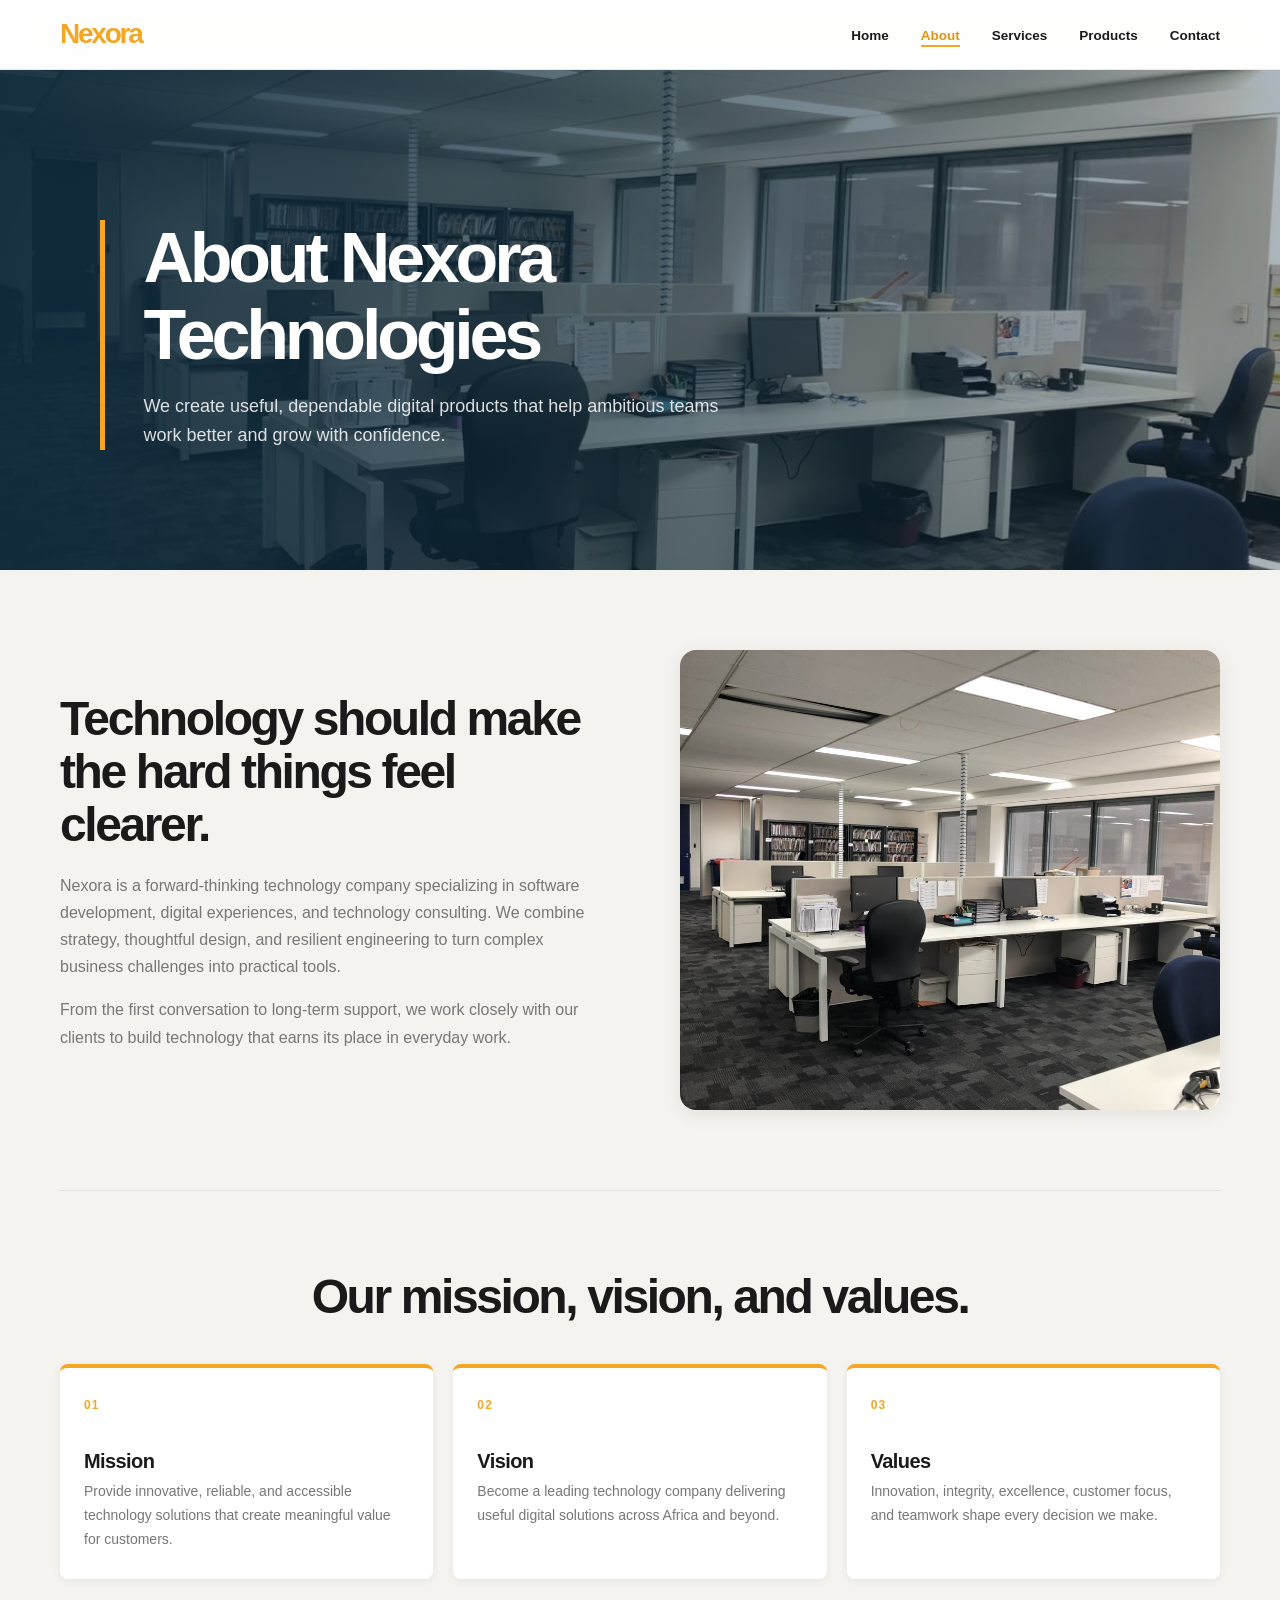
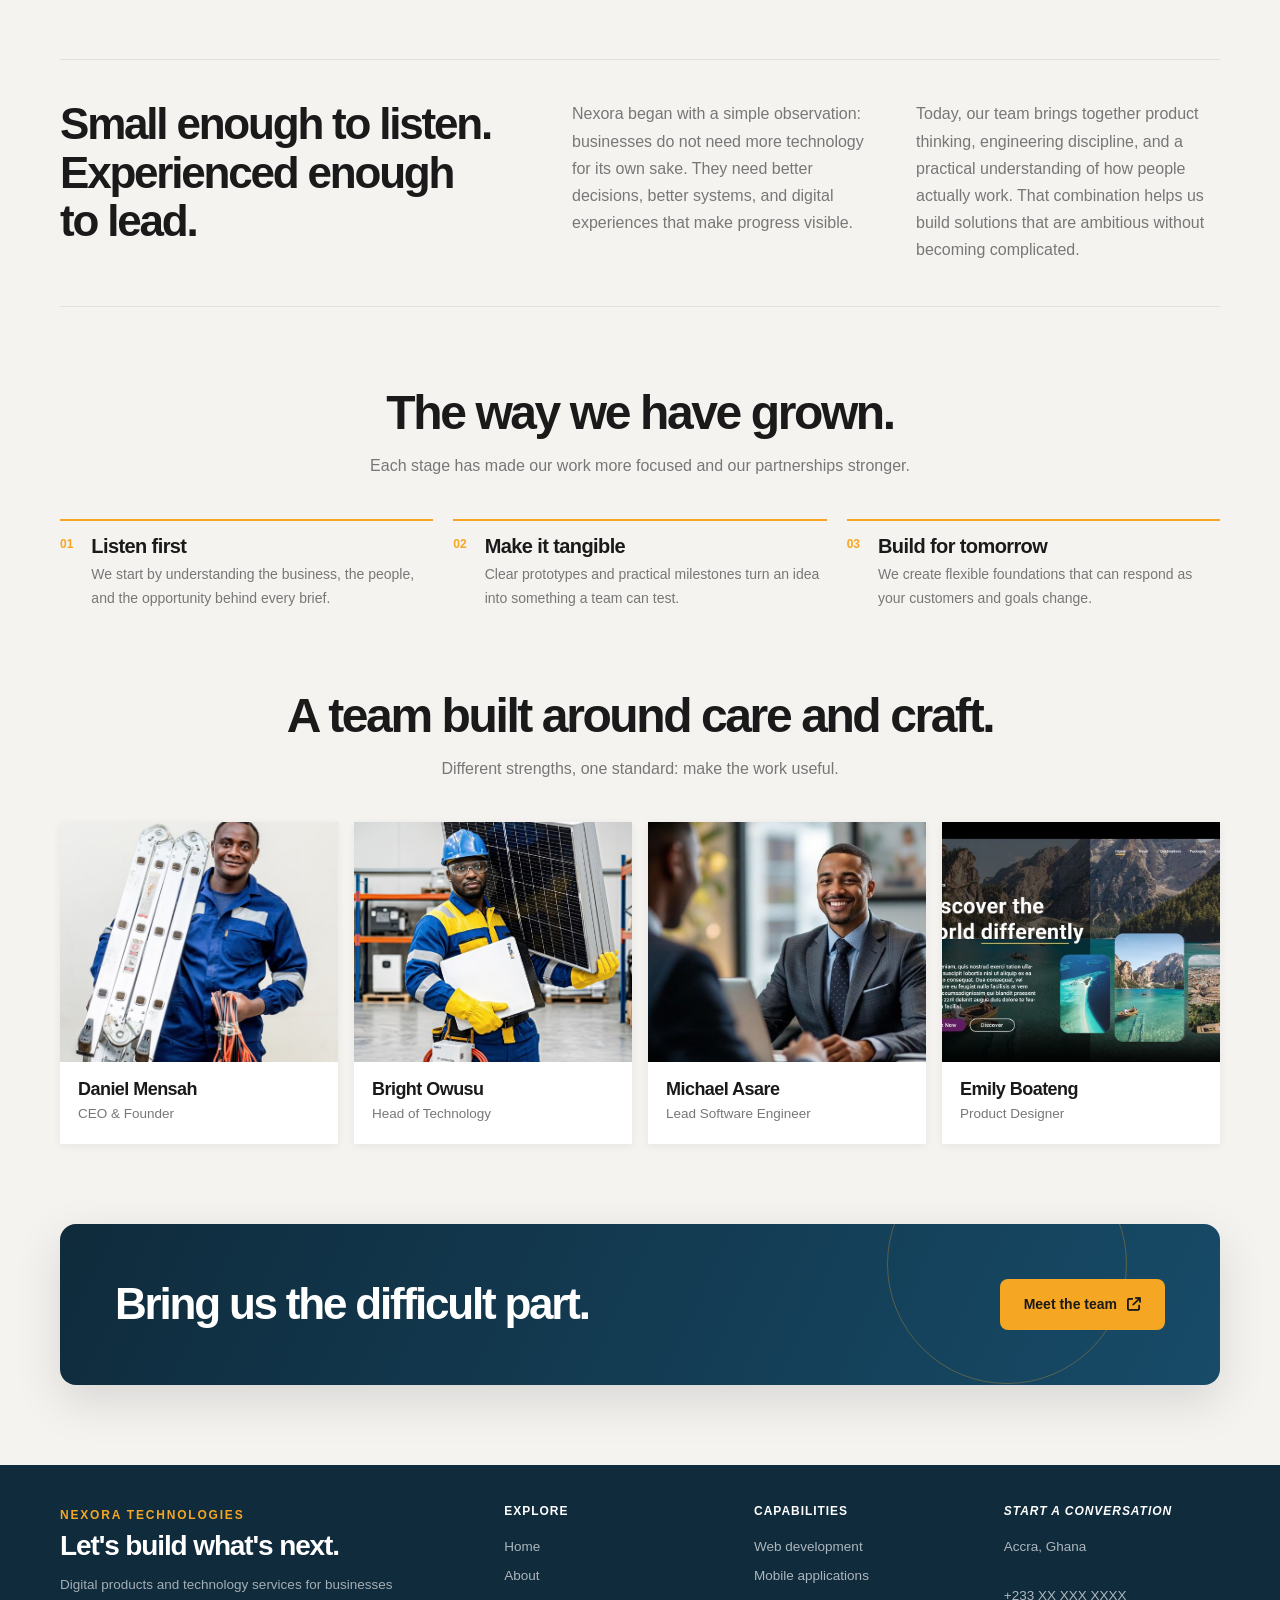
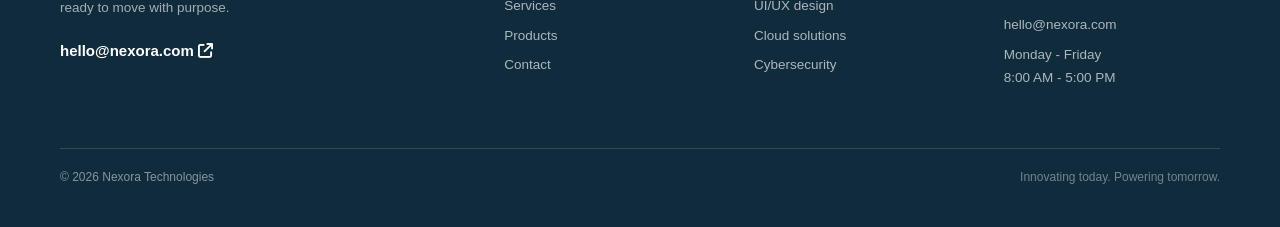
==== commit eaf82064: "replace all icons with font awesome" ====
--- a/about.html
+++ b/about.html
@@ -12,6 +12,7 @@
     <link rel="stylesheet" href="css/components.css" />
     <link rel="stylesheet" href="css/utilities.css" />
     <link rel="stylesheet" href="css/about.css" />
+    <link rel="stylesheet" href="https://cdnjs.cloudflare.com/ajax/libs/font-awesome/6.7.2/css/all.min.css" />
   </head>
   <body>
 
@@ -33,11 +34,7 @@
         aria-label="Open menu"
         aria-expanded="false"
       >
-        <svg viewBox="0 0 24 24" fill="none" stroke="currentColor" stroke-width="2">
-          <line x1="3" y1="6" x2="21" y2="6" />
-          <line x1="3" y1="12" x2="21" y2="12" />
-          <line x1="3" y1="18" x2="21" y2="18" />
-        </svg>
+        <i class="fa-solid fa-bars" aria-hidden="true"></i>
       </button>
     </nav>
 
@@ -207,7 +204,7 @@
       <section class="page-cta" aria-labelledby="about-cta-title">
         <h2 id="about-cta-title">Bring us the difficult part.</h2>
         <a class="btn btn-primary" href="contact.html">
-          Meet the team <span aria-hidden="true">↗</span>
+          Meet the team <span class="fa-solid fa-arrow-up-right-from-square" aria-hidden="true"></span>
         </a>
       </section>
 
@@ -221,7 +218,7 @@
             <p class="footer-brand">Nexora Technologies</p>
             <h3>Let's build what's next.</h3>
             <p>Digital products and technology services for businesses ready to move with purpose.</p>
-            <a href="mailto:hello@nexora.com" class="footer-link">hello@nexora.com <span aria-hidden="true">↗</span>
+            <a href="mailto:hello@nexora.com" class="footer-link">hello@nexora.com <span class="fa-solid fa-arrow-up-right-from-square" aria-hidden="true"></span>
             </a>
         </div>
           <nav class="footer-column" aria-label="Footer navigation">
--- a/css/layout.css
+++ b/css/layout.css
@@ -91,10 +91,9 @@
   background: rgba(245, 166, 35, 0.18);
 }
 
-.nav-toggle svg {
-  width: 2.4rem;
-  height: 2.4rem;
-  stroke: var(--ink);
+.nav-toggle .fa-bars {
+  font-size: 2.2rem;
+  color: var(--ink);
 }
 
 /* Mobile menu */
--- a/css/components.css
+++ b/css/components.css
@@ -63,12 +63,11 @@
   transition: color var(--duration) var(--ease);
 }
 
-.text-link::after {
-  content: "→";
+.text-link .fa-arrow-right {
   transition: transform var(--duration) var(--ease);
 }
 
-.text-link:hover::after {
+.text-link:hover .fa-arrow-right {
   transform: translateX(4px);
 }
 
@@ -419,9 +418,10 @@
   border: 1px solid var(--line-strong);
   border-radius: 50%;
   color: var(--brand-hover);
-  content: "+";
-  font-size: 2rem;
-  font-weight: 400;
+  content: "\2b";
+  font-family: "Font Awesome 6 Free";
+  font-size: 1.4rem;
+  font-weight: 900;
   line-height: 1;
   transition: transform var(--duration) var(--ease), background var(--duration) var(--ease), color var(--duration) var(--ease);
 }
@@ -440,7 +440,7 @@
   background: var(--brand);
   border-color: var(--brand);
   color: var(--ink);
-  content: "−";
+  content: "\f068";
   transform: rotate(180deg);
 }
 
